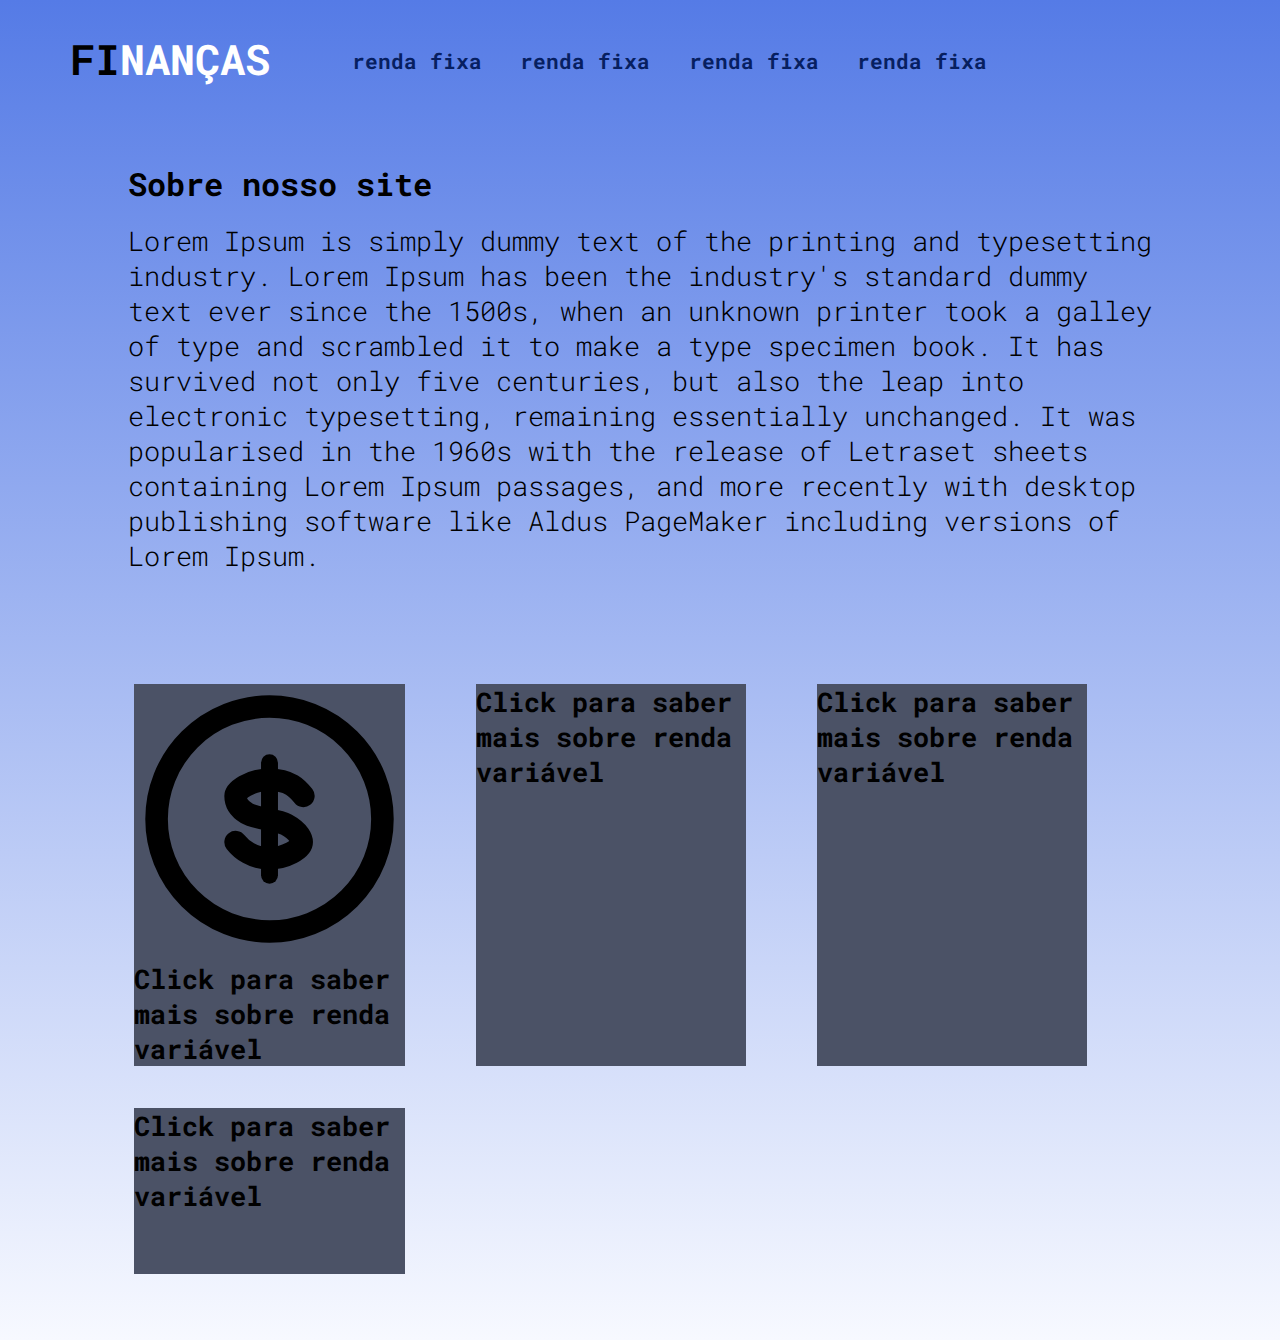
==== index.html @ f81d969b "feat: adding icon" ====
<!DOCTYPE html>
<html lang="en">

<head>
    <meta charset="UTF-8">
    <meta http-equiv="X-UA-Compatible" content="IE=edge">
    <meta name="viewport" content="width=device-width, initial-scale=1.0">
    <link rel="stylesheet" href="index.css">
    <link rel="preconnect" href="https://fonts.googleapis.com">
    <link rel="preconnect" href="https://fonts.gstatic.com" crossorigin>
    <link href="https://fonts.googleapis.com/css2?family=Roboto+Mono:ital,wght@0,200;0,300;0,400;0,500;1,100;1,700&display=swap" rel="stylesheet">
    <title>Home</title>
</head>

<body>
    <header>
        <div class="title-header">
            fi<span id="white-TEXT">nanças</span>
        </div>
        <div class="page-content">
            <a href="pages/renda-fixa.html" class="redirect-header">
                renda fixa
            </a>
            <a href="pages/renda-fixa.html" class="redirect-header">
                renda fixa
            </a>
            <a href="pages/renda-fixa.html" class="redirect-header">
                renda fixa
            </a>
            <a href="pages/renda-fixa.html" class="redirect-header">
                renda fixa
            </a>
        </div>
    </header>
    <main>
    <div>
        <h1 class="content-title">
            Sobre nosso site
        </h1>
        <p class="content-text">
            Lorem Ipsum is simply dummy text of the printing and typesetting industry. Lorem Ipsum has been the industry's standard dummy text ever since the 1500s, when an unknown printer took a galley of type and scrambled it to make a type specimen book. It has survived not only five centuries, but also the leap into electronic typesetting, remaining essentially unchanged. It was popularised in the 1960s with the release of Letraset sheets containing Lorem Ipsum passages, and more recently with desktop publishing software like Aldus PageMaker including versions of Lorem Ipsum.
        </p>
        <div id="content-boxs">
            <div class="box">
                <img class="asset-box" src="assets/icons/money.svg"/>
                <h2 class="box-title">Click para saber mais sobre renda variável</h2>
            </div>
            <div class="box">
                <h2 class="box-title">Click para saber mais sobre renda variável</h2>
            </div>
            <div class="box">
                <h2 class="box-title">Click para saber mais sobre renda variável</h2>
            </div>
            <div class="box">
                <h2 class="box-title">Click para saber mais sobre renda variável</h2>
            </div>
        </div>
    </div>
    </main>
</body>

</html>
---- index.css ----
:root {
    --color1: #071F61;
    --color2: #557BE6;
    --color3: #1047E0;
    --color4: #4B5266;
    --color5: #0C37AD;
}

* {
    margin: 0;
    padding: 0;
    outline: 0;
    font-size: 1.3rem;
    font-family: 'Roboto Mono', monospace;
}
body{
    background: rgb(247,249,255);
background: linear-gradient(0deg, rgba(247,249,255,1) 0%, rgba(85,123,230,1) 100%);
}

a {
    text-decoration: none;
}

header {
    width: auto;
    min-height: 13vh;
    padding: 0 5vw;

    display: flex;
    align-items: center;

    flex-direction: row;

    
}



.title-header {
    font-size: 2rem;
    text-transform: uppercase;
    font-weight: 900;
    height: auto;
    padding: 0.3rem;
}

#white-TEXT {
    font-size: 2rem;
    text-transform: uppercase;
    font-weight: 900;
    color: white;

}


.page-content {
    margin-left: 3rem;

}

.redirect-header {
    font-size: 1rem;
    color: var(--color1);
    font-weight: 900;
    margin: 0 1vw;
    transition: font-size 1s;
}

.redirect-header:hover {
    font-size: 1.2rem;
    filter: grayscale(100);
}

main{
    min-height: 100vh;
    padding: 5vh 10vw;
}

.content-title{
margin-bottom: 2vh;
font-size: larger;
}

.content-text{
font-weight: 300;
}

#content-boxs{
    margin-top:10vh;
    display: grid;
    grid-template-columns: auto auto auto auto ;
}

.box{
    width: 13rem;
    margin:1rem 0.3rem;
    min-height: 8rem;
    background-color: #4B5266;
}

.asset-box{
    width: 13rem;
}

@media(max-width:1350px) {
    #content-boxs{
        grid-template-columns: auto auto auto ;
    }
}

@media(max-width:1000px) {
    #content-boxs{
        grid-template-columns: auto auto ;
    }
}
@media(max-width:700px) {
    #content-boxs{
        grid-template-columns: auto ;
    }
    .box{
        width: auto;

    }
}

@media(max-width:1024px) {
    header {
        flex-direction: column;
    }

    .title-header {
        width: 10ch;
        padding: 0 0.2rem;
    }
    .page-content {
        margin-left: none;
    
    }
}
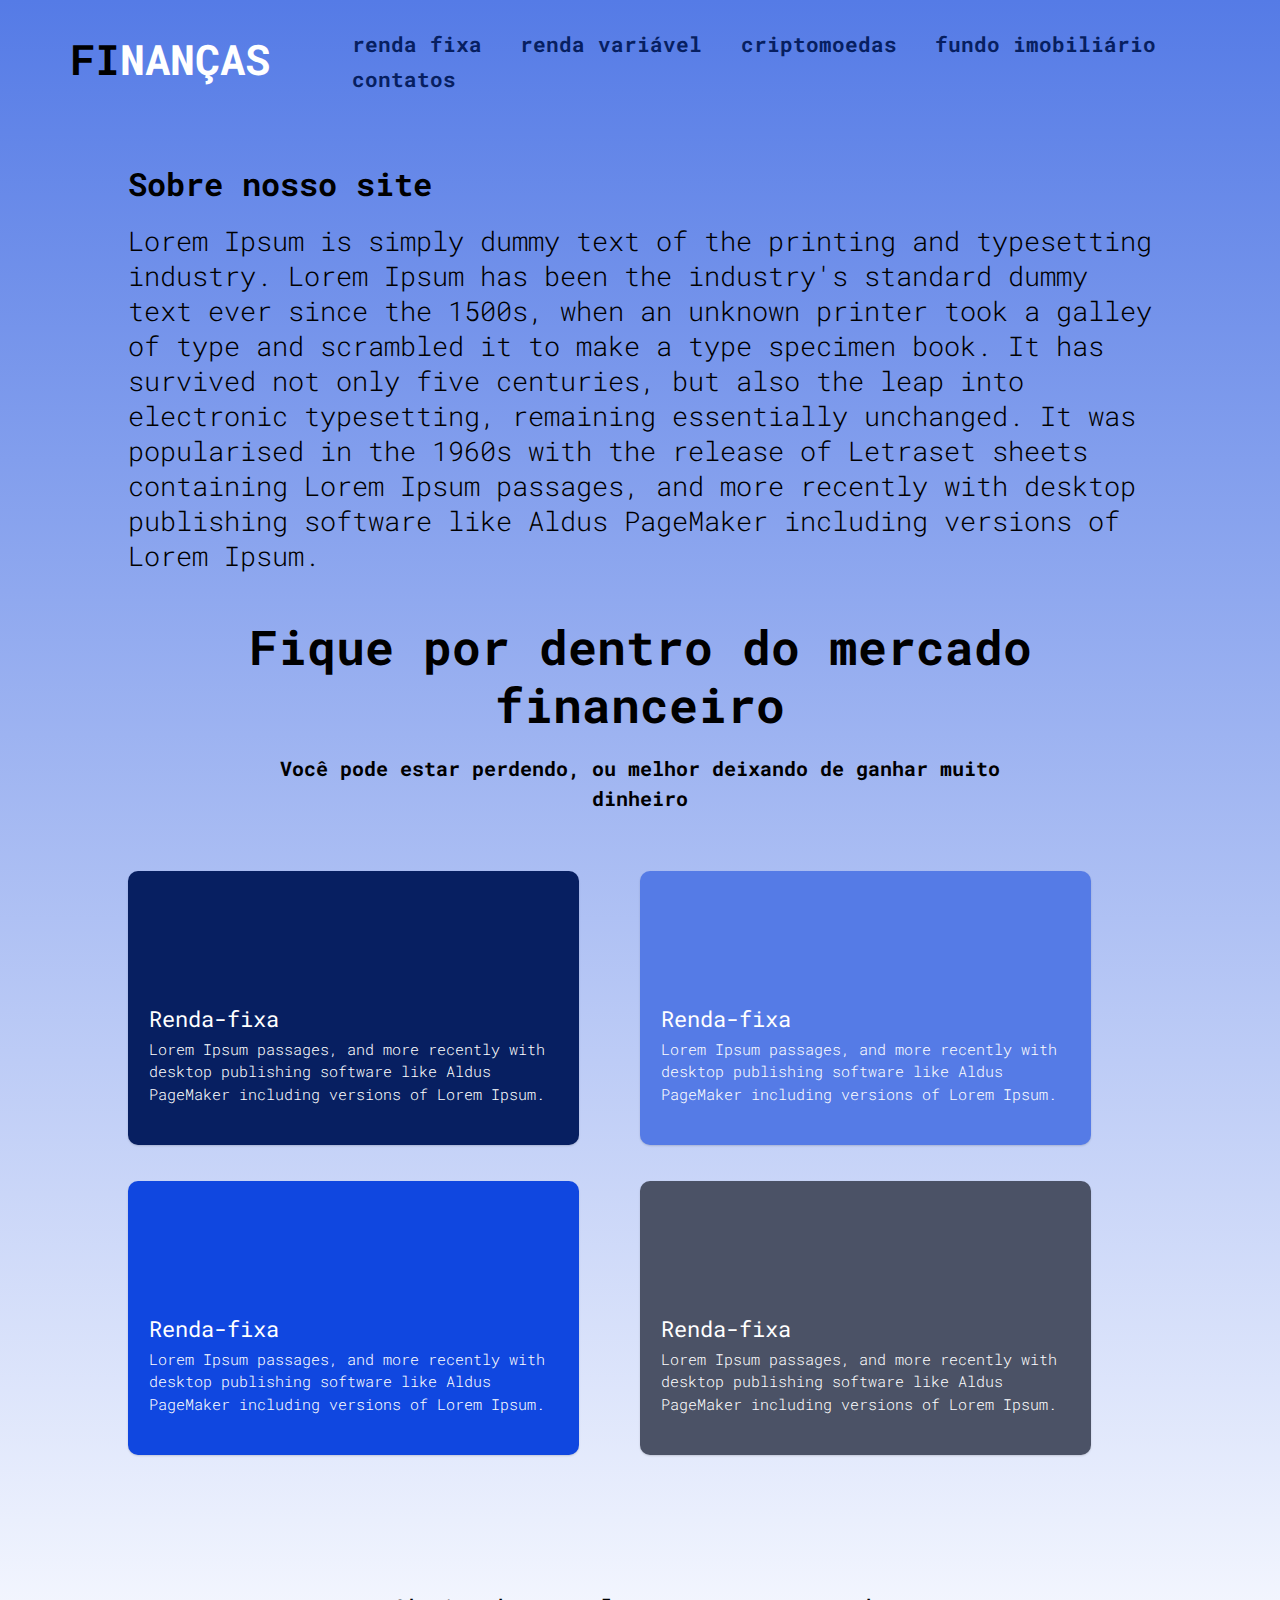
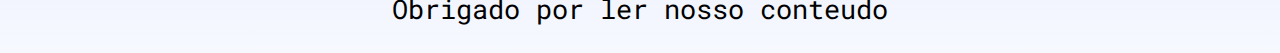
==== commit 2655897a: "feat: creating another pages" ====
--- a/index.html
+++ b/index.html
@@ -2,61 +2,93 @@
 <html lang="en">
 
 <head>
-    <meta charset="UTF-8">
-    <meta http-equiv="X-UA-Compatible" content="IE=edge">
-    <meta name="viewport" content="width=device-width, initial-scale=1.0">
-    <link rel="stylesheet" href="index.css">
-    <link rel="preconnect" href="https://fonts.googleapis.com">
-    <link rel="preconnect" href="https://fonts.gstatic.com" crossorigin>
-    <link href="https://fonts.googleapis.com/css2?family=Roboto+Mono:ital,wght@0,200;0,300;0,400;0,500;1,100;1,700&display=swap" rel="stylesheet">
-    <title>Home</title>
+  <meta charset="UTF-8" />
+  <meta http-equiv="X-UA-Compatible" content="IE=edge" />
+  <meta name="viewport" content="width=device-width, initial-scale=1.0" />
+  <link rel="stylesheet" href="index.css" />
+  <link rel="stylesheet" href="./styles/home.css" />
+  <link rel="preconnect" href="https://fonts.googleapis.com" />
+  <link rel="preconnect" href="https://fonts.gstatic.com" crossorigin />
+  <link
+    href="https://fonts.googleapis.com/css2?family=Roboto+Mono:ital,wght@0,200;0,300;0,400;0,500;1,100;1,700&display=swap"
+    rel="stylesheet" />
+  <title>Home</title>
 </head>
 
 <body>
-    <header>
-        <div class="title-header">
-            fi<span id="white-TEXT">nanças</span>
-        </div>
-        <div class="page-content">
-            <a href="pages/renda-fixa.html" class="redirect-header">
-                renda fixa
-            </a>
-            <a href="pages/renda-fixa.html" class="redirect-header">
-                renda fixa
-            </a>
-            <a href="pages/renda-fixa.html" class="redirect-header">
-                renda fixa
-            </a>
-            <a href="pages/renda-fixa.html" class="redirect-header">
-                renda fixa
-            </a>
-        </div>
-    </header>
-    <main>
-    <div>
-        <h1 class="content-title">
-            Sobre nosso site
-        </h1>
-        <p class="content-text">
-            Lorem Ipsum is simply dummy text of the printing and typesetting industry. Lorem Ipsum has been the industry's standard dummy text ever since the 1500s, when an unknown printer took a galley of type and scrambled it to make a type specimen book. It has survived not only five centuries, but also the leap into electronic typesetting, remaining essentially unchanged. It was popularised in the 1960s with the release of Letraset sheets containing Lorem Ipsum passages, and more recently with desktop publishing software like Aldus PageMaker including versions of Lorem Ipsum.
-        </p>
-        <div id="content-boxs">
-            <div class="box">
-                <img class="asset-box" src="assets/icons/money.svg"/>
-                <h2 class="box-title">Click para saber mais sobre renda variável</h2>
-            </div>
-            <div class="box">
-                <h2 class="box-title">Click para saber mais sobre renda variável</h2>
-            </div>
-            <div class="box">
-                <h2 class="box-title">Click para saber mais sobre renda variável</h2>
-            </div>
-            <div class="box">
-                <h2 class="box-title">Click para saber mais sobre renda variável</h2>
-            </div>
-        </div>
+  <header>
+    <div class="title-header">fi<span id="white-TEXT">nanças</span></div>
+    <div class="page-content">
+      <a href="pages/renda-fixa.html" class="redirect-header">
+        renda fixa
+      </a>
+      <a href="pages/renda-variavel.html" class="redirect-header">
+        renda variável
+      </a>
+      <a href="pages/criptomoedas.html" class="redirect-header">
+        criptomoedas
+      </a>
+      <a href="pages/fundo-imobiliario.html" class="redirect-header">
+        fundo imobiliário
+      </a>
+      <a href="pages/contatos.html" class="redirect-header">
+        contatos
+      </a>
     </div>
-    </main>
+  </header>
+  <main>
+    <div id="intro-content">
+      <h1 class="content-title">
+        Sobre nosso site
+      </h1>
+      <p class="content-text">
+        Lorem Ipsum is simply dummy text of the printing and typesetting
+        industry. Lorem Ipsum has been the industry's standard dummy text ever
+        since the 1500s, when an unknown printer took a galley of type and
+        scrambled it to make a type specimen book. It has survived not only
+        five centuries, but also the leap into electronic typesetting,
+        remaining essentially unchanged. It was popularised in the 1960s with
+        the release of Letraset sheets containing Lorem Ipsum passages, and
+        more recently with desktop publishing software like Aldus PageMaker
+        including versions of Lorem Ipsum.
+      </p>
+    </div>
+    <div id='box-container'>
+      <h1 class="box-title">Fique por dentro do mercado financeiro</h1>
+      <h3 class='box-content-text'>Você pode estar perdendo, ou melhor deixando de ganhar muito dinheiro</h3>
+      <ul id="box-content">
+        <li id="box-1" class='box'>
+          <a href="pages/renda-fixa.html">
+            <h2 class='box-name'>Renda-fixa</h2>
+            <p class="box-text">Lorem Ipsum passages, and more recently with desktop publishing software like Aldus
+              PageMaker including versions of Lorem Ipsum.</p>
+          </a>
+        </li>
+        <li id="box-2" class='box'>
+          <a href="pages/renda-fixa.html">
+            <h2 class='box-name'>Renda-fixa</h2>
+            <p class="box-text">Lorem Ipsum passages, and more recently with desktop publishing software like Aldus
+              PageMaker including versions of Lorem Ipsum.</p>
+          </a>
+        </li>
+        <li id="box-3" class='box'>
+          <a href="pages/renda-fixa.html">
+            <h2 class='box-name'>Renda-fixa</h2>
+            <p class="box-text">Lorem Ipsum passages, and more recently with desktop publishing software like Aldus
+              PageMaker including versions of Lorem Ipsum.</p>
+          </a>
+        </li>
+        <li id="box-4" class='box'>
+          <a href="pages/renda-fixa.html">
+            <h2 class='box-name'>Renda-fixa</h2>
+            <p class="box-text">Lorem Ipsum passages, and more recently with desktop publishing software like Aldus
+              PageMaker including versions of Lorem Ipsum.</p>
+          </a>
+        </li>
+      </ul>
+    </div>
+  </main>
+  <footer>Obrigado por ler nosso conteudo</footer>
 </body>
 
 </html>--- a/index.css
+++ b/index.css
@@ -1,140 +1,132 @@
 :root {
-    --color1: #071F61;
-    --color2: #557BE6;
-    --color3: #1047E0;
-    --color4: #4B5266;
-    --color5: #0C37AD;
-}
-
-* {
+    --color1: #071f61;
+    --color2: #557be6;
+    --color3: #1047e0;
+    --color4: #4b5266;
+    --color5: #0c37ad;
+  }
+  
+  * {
     margin: 0;
     padding: 0;
     outline: 0;
     font-size: 1.3rem;
-    font-family: 'Roboto Mono', monospace;
-}
-body{
-    background: rgb(247,249,255);
-background: linear-gradient(0deg, rgba(247,249,255,1) 0%, rgba(85,123,230,1) 100%);
-}
-
-a {
+    font-family: "Roboto Mono", monospace;
+  }
+  body {
+    background: rgb(247, 249, 255);
+    background: linear-gradient(
+      0deg,
+      rgba(247, 249, 255, 1) 0%,
+      rgba(85, 123, 230, 1) 100%
+    );
+  }
+  
+  a{
     text-decoration: none;
-}
-
-header {
+    color:black
+  }
+  
+  header {
     width: auto;
     min-height: 13vh;
     padding: 0 5vw;
-
+  
     display: flex;
     align-items: center;
-
+  
     flex-direction: row;
-
-    
-}
-
-
-
-.title-header {
+  }
+  
+  .title-header {
     font-size: 2rem;
     text-transform: uppercase;
     font-weight: 900;
     height: auto;
     padding: 0.3rem;
-}
-
-#white-TEXT {
+  }
+  
+  #white-TEXT {
     font-size: 2rem;
     text-transform: uppercase;
     font-weight: 900;
     color: white;
-
-}
-
-
-.page-content {
+  }
+  
+  .page-content {
     margin-left: 3rem;
-
-}
-
-.redirect-header {
+  }
+  
+  .redirect-header {
     font-size: 1rem;
     color: var(--color1);
     font-weight: 900;
     margin: 0 1vw;
     transition: font-size 1s;
+  }
+  
+  .redirect-header:hover {
+    font-size: 1.2rem;
+    filter: grayscale(100);
+  }
+  
+  main {
+    min-height: 100vh;
+    padding: 5vh 10vw;
+  }
+  
+  .content-title {
+    margin-bottom: 2vh;
+    font-size: larger;
+  }
+  
+  .content-text {
+    font-weight: 300;
+  }
+  
+  ul {
+    padding: 0 5vw;
+  }
+  li {
+    margin: 2vh 0;
+  }
+  
+  footer {
+    margin-top: 5vh;
+    width: 100%;
+    height: 10vh;
+    display: flex;
+    align-items: center;
+    justify-content: center;
+    animation: transition 5s infinite;
+  }
+
+    
+  @keyframes transition {
+    0% {
+      background-color: var(--color1);
+    }
+    100% {
+      background-color: var(--color2);
+    }
+  }
+  
+
+  #content-topics{
+    margin-top: 5vh;
 }
 
-.redirect-header:hover {
-    font-size: 1.2rem;
-    filter: grayscale(100);
-}
-
-main{
-    min-height: 100vh;
-    padding: 5vh 10vw;
-}
-
-.content-title{
-margin-bottom: 2vh;
-font-size: larger;
-}
-
-.content-text{
-font-weight: 300;
-}
-
-#content-boxs{
-    margin-top:10vh;
-    display: grid;
-    grid-template-columns: auto auto auto auto ;
-}
-
-.box{
-    width: 13rem;
-    margin:1rem 0.3rem;
-    min-height: 8rem;
-    background-color: #4B5266;
-}
-
-.asset-box{
-    width: 13rem;
-}
-
-@media(max-width:1350px) {
-    #content-boxs{
-        grid-template-columns: auto auto auto ;
+  @media (max-width: 1024px) {
+    header {
+      flex-direction: column;
     }
-}
-
-@media(max-width:1000px) {
-    #content-boxs{
-        grid-template-columns: auto auto ;
-    }
-}
-@media(max-width:700px) {
-    #content-boxs{
-        grid-template-columns: auto ;
-    }
-    .box{
-        width: auto;
-
-    }
-}
-
-@media(max-width:1024px) {
-    header {
-        flex-direction: column;
-    }
-
+  
     .title-header {
-        width: 10ch;
-        padding: 0 0.2rem;
+      width: 10ch;
+      padding: 0 0.2rem;
     }
     .page-content {
-        margin-left: none;
-    
+      margin-left: none;
     }
-}+  }
+  --- a/styles/home.css
+++ b/styles/home.css
@@ -0,0 +1,81 @@
+
+#box-container{
+ margin-top: 5vh;
+}
+.box-title{
+    font-size: 48px;
+    line-height: 120%;
+    text-align: center;
+    margin-right: auto;
+    margin-bottom: 20px;
+    margin-left: auto;
+}
+
+.box-content-text{
+    max-width: 820px;
+    font-size: 20px;
+    line-height: 150%;
+    text-align: center;
+    margin-right: auto;
+    margin-bottom: 40px;
+    margin-left: auto;
+}
+
+#box-content{
+    width: auto;
+    min-height: 100px;
+    padding: 0;
+    display: grid;
+    grid-template-columns:50%  50%;
+}
+.box{
+    list-style-type: none;
+    background: blue;
+    width: 80%;
+    min-height: 15vh;
+
+    border-radius: 10px;
+    padding: 15vh 1rem 0 1rem;
+
+    box-shadow: 0 1px 2px rgba(0,0,0,0.15);
+    transition: box-shadow 0.3s ease-in-out;
+
+}
+
+.box:hover{
+    box-shadow: 0 10px 25px rgba(0,0,0,0.3);
+}
+
+.box-name{
+    color:white;
+    font-size: 22px;
+    line-height: 120%;
+    margin-right: auto;
+    margin-bottom: 5px;
+    margin-left: auto;
+    font-weight: 400;
+}
+
+.box-text{
+    color:white;
+    max-width: 820px;
+    font-size: 15px;
+    line-height: 150%;
+    margin-right: auto;
+    margin-bottom: 40px;
+    margin-left: auto;
+    font-weight: 300;
+}
+
+#box-1{
+    background-color: var(--color1);
+}
+#box-2{
+    background-color: var(--color2);    
+}
+#box-3{
+    background-color: var(--color3);    
+}
+#box-4{
+    background-color: var(--color4);    
+}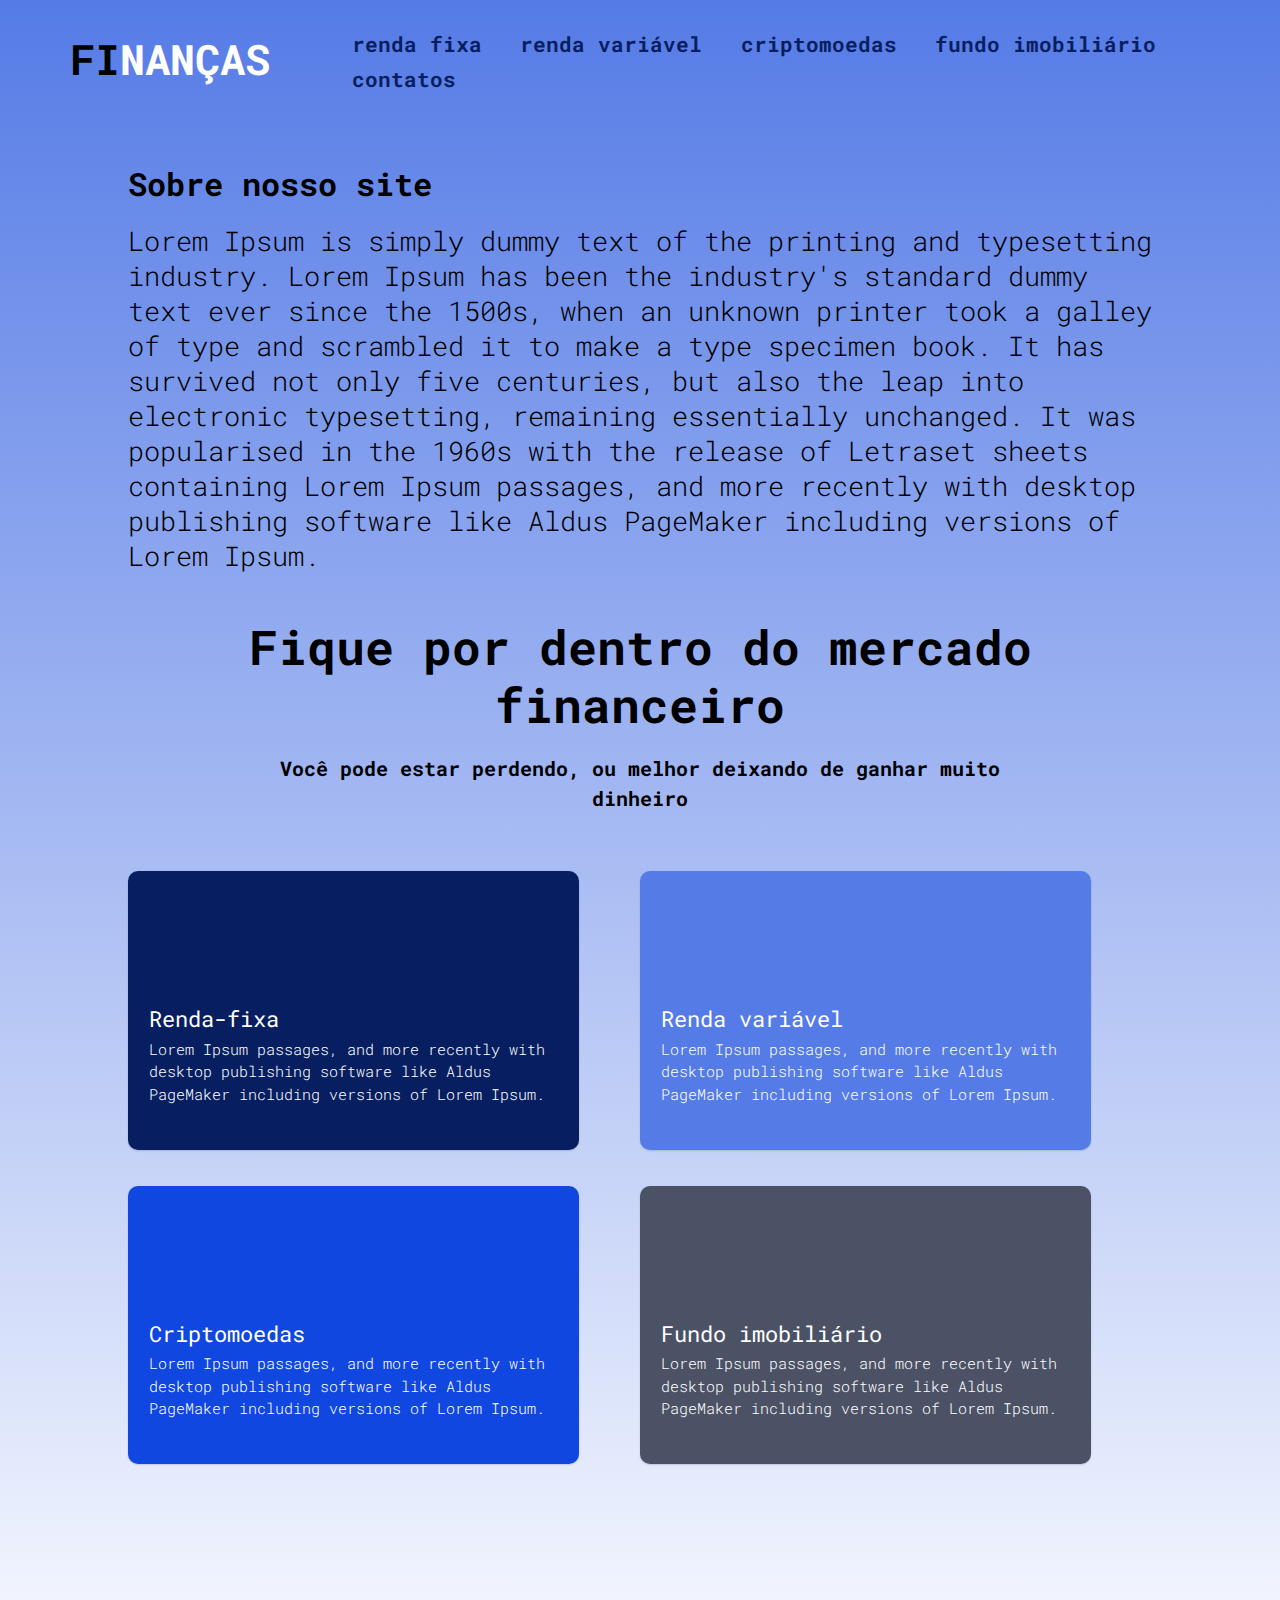
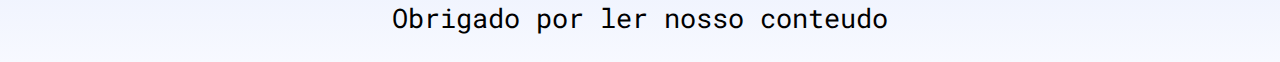
==== commit 1dbe417b: "finishing" ====
--- a/index.html
+++ b/index.html
@@ -57,34 +57,34 @@
       <h1 class="box-title">Fique por dentro do mercado financeiro</h1>
       <h3 class='box-content-text'>Você pode estar perdendo, ou melhor deixando de ganhar muito dinheiro</h3>
       <ul id="box-content">
-        <li id="box-1" class='box'>
-          <a href="pages/renda-fixa.html">
+        <a href="pages/renda-fixa.html">
+          <li id="box-1" class='box'>
             <h2 class='box-name'>Renda-fixa</h2>
             <p class="box-text">Lorem Ipsum passages, and more recently with desktop publishing software like Aldus
               PageMaker including versions of Lorem Ipsum.</p>
-          </a>
-        </li>
-        <li id="box-2" class='box'>
-          <a href="pages/renda-fixa.html">
-            <h2 class='box-name'>Renda-fixa</h2>
+          </li>
+        </a>
+        <a href="pages/renda-variavel.html">
+          <li id="box-2" class='box'>
+            <h2 class='box-name'>Renda variável</h2>
             <p class="box-text">Lorem Ipsum passages, and more recently with desktop publishing software like Aldus
               PageMaker including versions of Lorem Ipsum.</p>
-          </a>
-        </li>
-        <li id="box-3" class='box'>
-          <a href="pages/renda-fixa.html">
-            <h2 class='box-name'>Renda-fixa</h2>
+          </li>
+        </a>
+        <a href="pages/criptomoedas.html">
+          <li id="box-3" class='box'>
+            <h2 class='box-name'>Criptomoedas</h2>
             <p class="box-text">Lorem Ipsum passages, and more recently with desktop publishing software like Aldus
               PageMaker including versions of Lorem Ipsum.</p>
-          </a>
-        </li>
-        <li id="box-4" class='box'>
-          <a href="pages/renda-fixa.html">
-            <h2 class='box-name'>Renda-fixa</h2>
+          </li>
+        </a>
+        <a href="pages/fundo-imobiliario.html">
+          <li id="box-4" class='box'>
+            <h2 class='box-name'>Fundo imobiliário</h2>
             <p class="box-text">Lorem Ipsum passages, and more recently with desktop publishing software like Aldus
               PageMaker including versions of Lorem Ipsum.</p>
-          </a>
-        </li>
+          </li>
+        </a>
       </ul>
     </div>
   </main>
--- a/styles/home.css
+++ b/styles/home.css
@@ -35,7 +35,7 @@
     min-height: 15vh;
 
     border-radius: 10px;
-    padding: 15vh 1rem 0 1rem;
+    padding: 15vh 1rem 0.5vh 1rem;
 
     box-shadow: 0 1px 2px rgba(0,0,0,0.15);
     transition: box-shadow 0.3s ease-in-out;
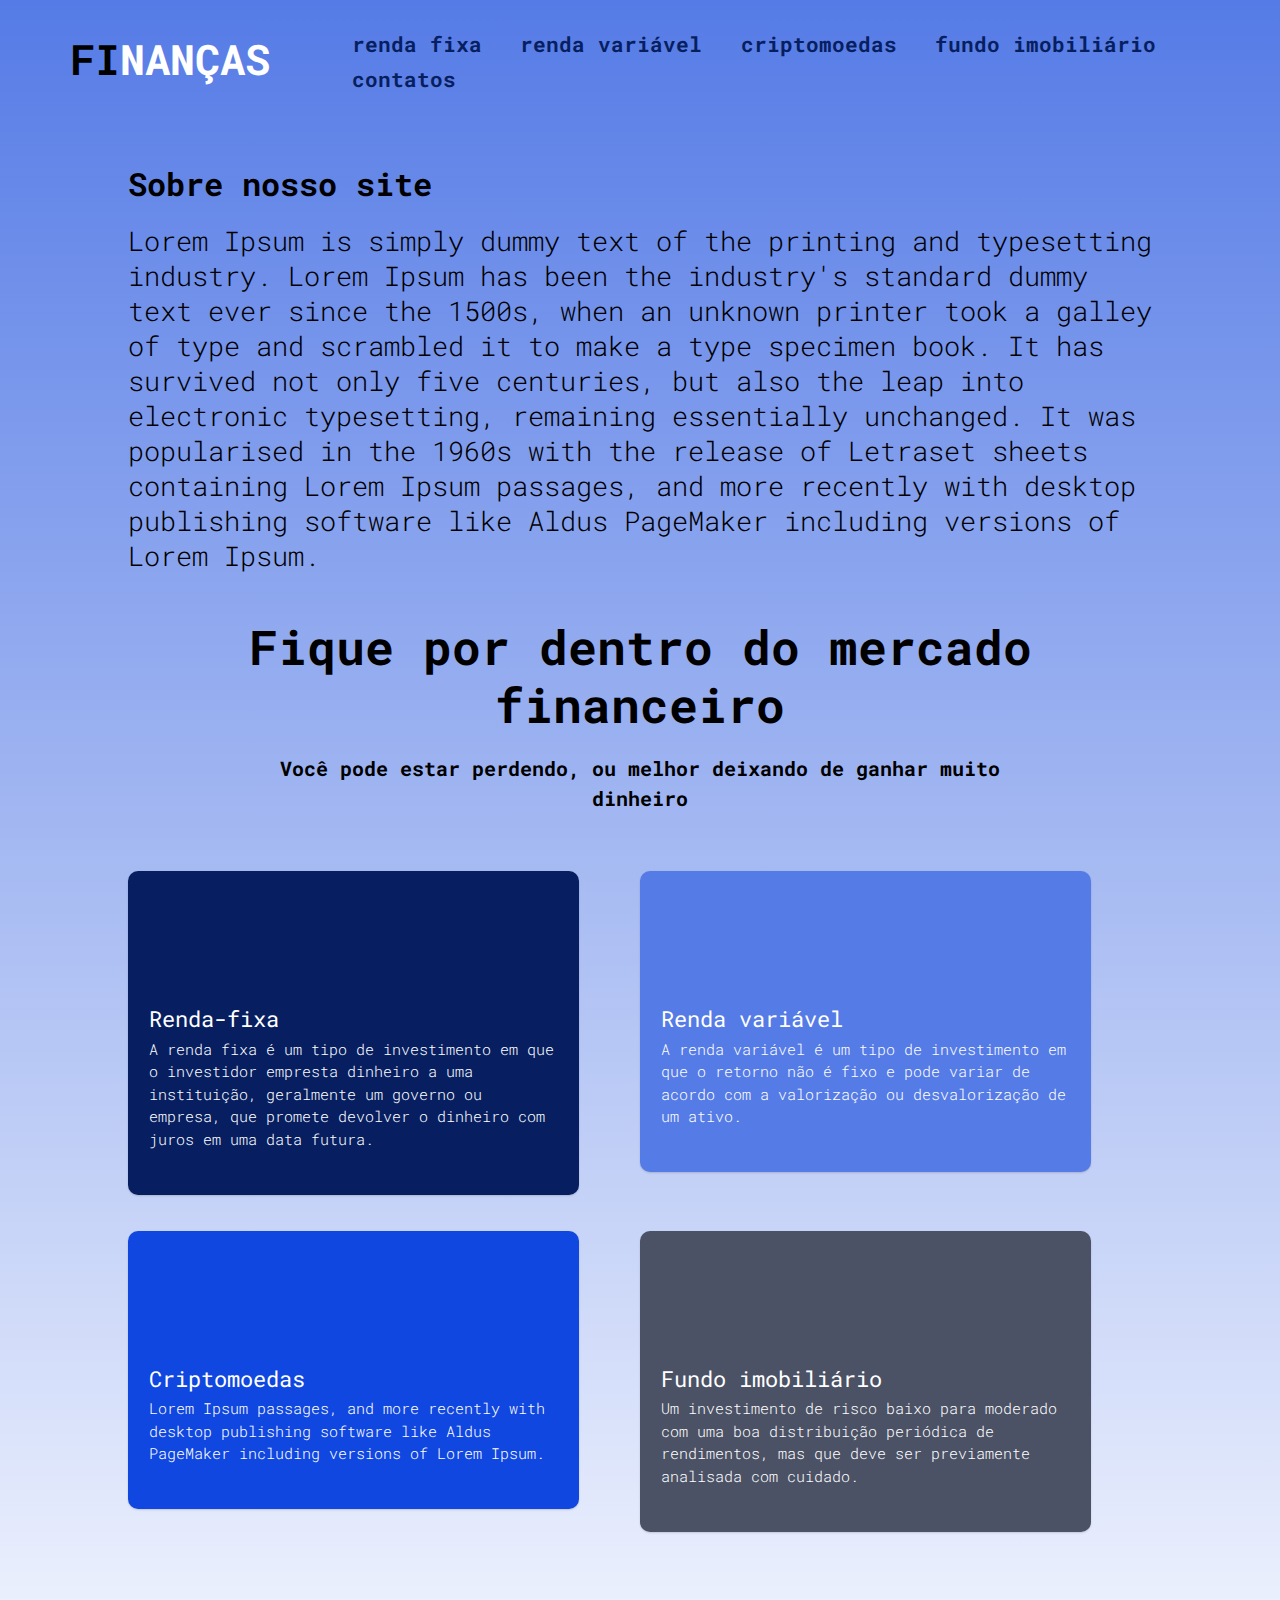
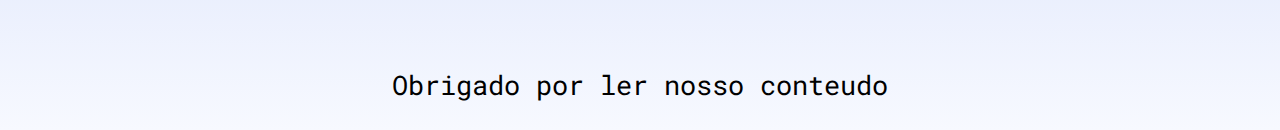
==== commit 96c32220: "feat: adicionando fundoImob renda fixa e var" ====
--- a/index.html
+++ b/index.html
@@ -60,15 +60,15 @@
         <a href="pages/renda-fixa.html">
           <li id="box-1" class='box'>
             <h2 class='box-name'>Renda-fixa</h2>
-            <p class="box-text">Lorem Ipsum passages, and more recently with desktop publishing software like Aldus
-              PageMaker including versions of Lorem Ipsum.</p>
+            <p class="box-text">A renda fixa é um tipo de investimento em que o investidor empresta dinheiro
+              a uma instituição, geralmente um governo ou empresa, que promete devolver o
+              dinheiro com juros em uma data futura.</p>
           </li>
         </a>
         <a href="pages/renda-variavel.html">
           <li id="box-2" class='box'>
             <h2 class='box-name'>Renda variável</h2>
-            <p class="box-text">Lorem Ipsum passages, and more recently with desktop publishing software like Aldus
-              PageMaker including versions of Lorem Ipsum.</p>
+            <p class="box-text"> A renda variável é um tipo de investimento em que o retorno não é fixo e pode variar de acordo com a valorização ou desvalorização de um ativo.</p>
           </li>
         </a>
         <a href="pages/criptomoedas.html">
@@ -81,8 +81,7 @@
         <a href="pages/fundo-imobiliario.html">
           <li id="box-4" class='box'>
             <h2 class='box-name'>Fundo imobiliário</h2>
-            <p class="box-text">Lorem Ipsum passages, and more recently with desktop publishing software like Aldus
-              PageMaker including versions of Lorem Ipsum.</p>
+            <p class="box-text">Um investimento de risco baixo para moderado com uma boa distribuição periódica de rendimentos, mas que deve ser previamente analisada com cuidado.</p>
           </li>
         </a>
       </ul>
--- a/styles/home.css
+++ b/styles/home.css
@@ -28,6 +28,7 @@
     display: grid;
     grid-template-columns:50%  50%;
 }
+
 .box{
     list-style-type: none;
     background: blue;
@@ -78,4 +79,10 @@
 }
 #box-4{
     background-color: var(--color4);    
-}+}
+
+@media (max-width: 600px) {
+    #box-content{
+        grid-template-columns:auto;
+    }
+    }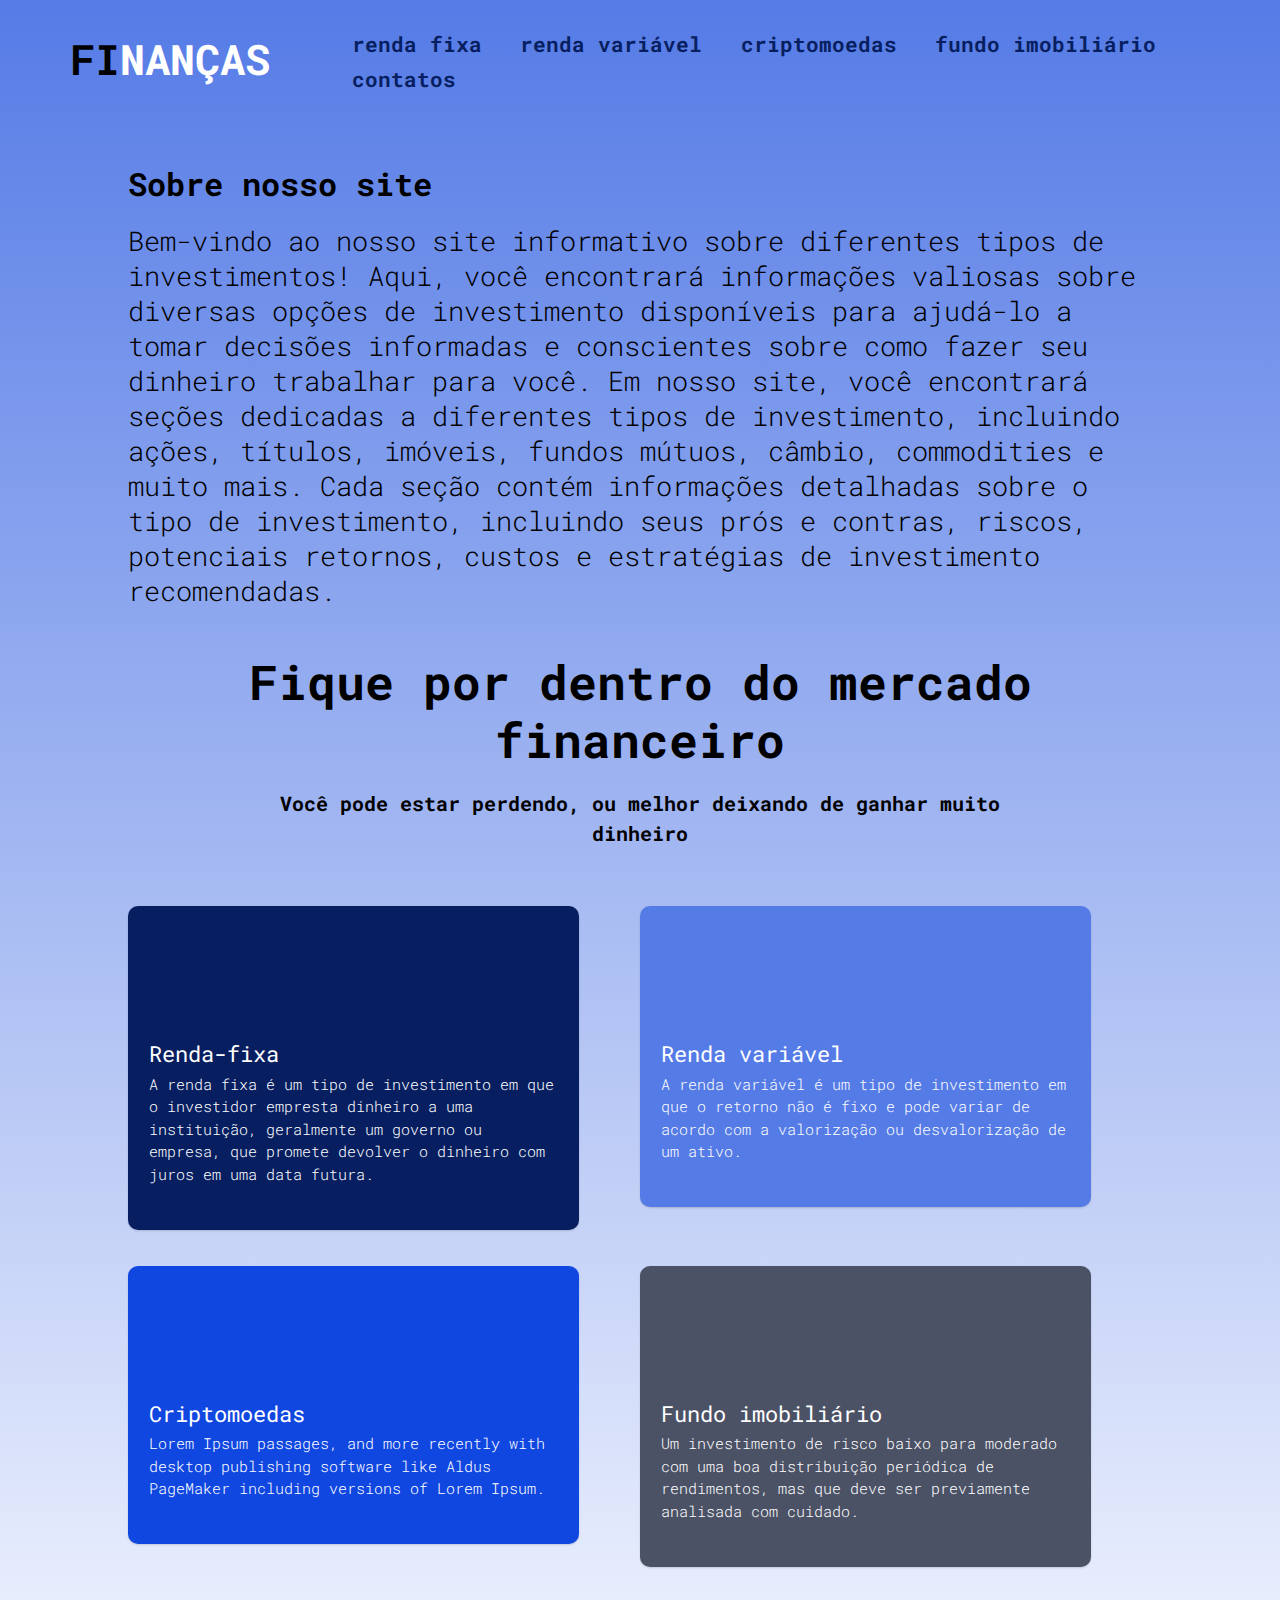
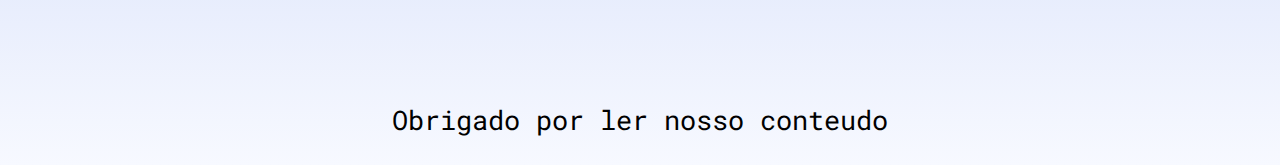
==== commit 1183ad1c: "feat: finalizado" ====
--- a/index.html
+++ b/index.html
@@ -42,16 +42,9 @@
         Sobre nosso site
       </h1>
       <p class="content-text">
-        Lorem Ipsum is simply dummy text of the printing and typesetting
-        industry. Lorem Ipsum has been the industry's standard dummy text ever
-        since the 1500s, when an unknown printer took a galley of type and
-        scrambled it to make a type specimen book. It has survived not only
-        five centuries, but also the leap into electronic typesetting,
-        remaining essentially unchanged. It was popularised in the 1960s with
-        the release of Letraset sheets containing Lorem Ipsum passages, and
-        more recently with desktop publishing software like Aldus PageMaker
-        including versions of Lorem Ipsum.
-      </p>
+        Bem-vindo ao nosso site informativo sobre diferentes tipos de investimentos! Aqui, você encontrará informações valiosas sobre diversas opções de investimento disponíveis para ajudá-lo a tomar decisões informadas e conscientes sobre como fazer seu dinheiro trabalhar para você.
+        Em nosso site, você encontrará seções dedicadas a diferentes tipos de investimento, incluindo ações, títulos, imóveis, fundos mútuos, câmbio, commodities e muito mais. Cada seção contém informações detalhadas sobre o tipo de investimento, incluindo seus prós e contras, riscos, potenciais retornos, custos e estratégias de investimento recomendadas.
+        </p>
     </div>
     <div id='box-container'>
       <h1 class="box-title">Fique por dentro do mercado financeiro</h1>
